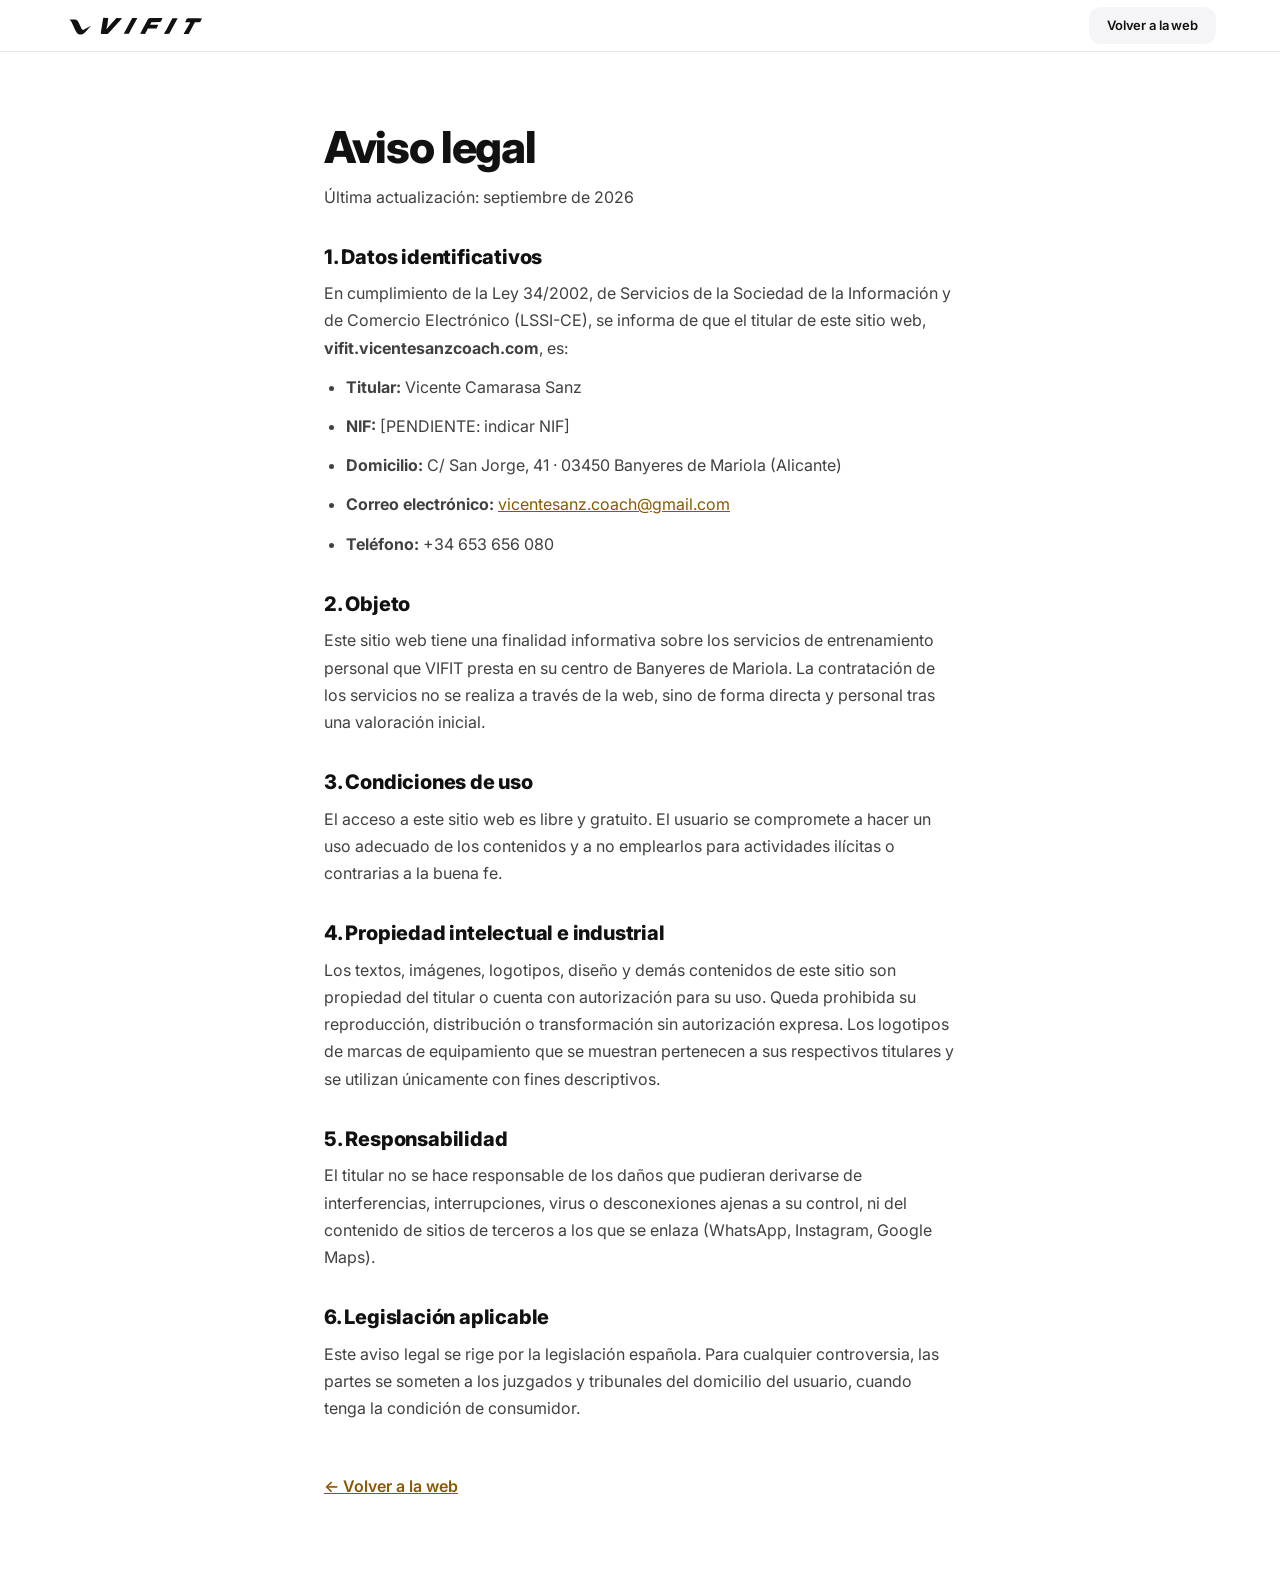
==== aviso-legal.html @ 9dd6a5ac "Auditoría: marca (manual VIFIT: dorado #F4A000, negro #111, Inter + Barlow), frase de impacto, SEO (" ====
<!DOCTYPE html>
<html lang="es">
<head>
  <meta charset="UTF-8">
  <meta name="viewport" content="width=device-width, initial-scale=1.0">
  <link rel="icon" type="image/x-icon" href="/favicon.ico">
  <link rel="icon" type="image/png" sizes="32x32" href="/favicon-32x32.png">
  <link rel="apple-touch-icon" sizes="180x180" href="/apple-touch-icon.png">
  <meta name="theme-color" content="#111111">
  <title>Aviso legal · VIFIT</title>
  <meta name="description" content="Aviso legal de la web de VIFIT, centro de entrenamiento personal en Banyeres de Mariola.">
  <link rel="canonical" href="https://vifit.vicentesanzcoach.com/aviso-legal.html">
  <link rel="preconnect" href="https://fonts.googleapis.com">
  <link rel="preconnect" href="https://fonts.gstatic.com" crossorigin>
  <link href="https://fonts.googleapis.com/css2?family=Inter:wght@400;500;600;700;800&family=Barlow+Condensed:ital,wght@1,800&display=swap" rel="stylesheet">
  <link rel="stylesheet" href="styles.css">
</head>
<body>
  <nav class="nav is-scrolled" id="nav">
    <div class="nav__inner">
      <a href="index.html" class="nav__logo" aria-label="VIFIT — Inicio">
        <img src="img/vifit-rotulo-isotipo-negro.svg" alt="VIFIT" class="nav__logo-img">
      </a>
      <a href="index.html" class="btn btn--secondary nav__cta">Volver a la web</a>
    </div>
  </nav>

  <main class="legal">
    <div class="container container--narrow">
      <h1 class="legal__title">Aviso legal</h1>
      <p class="legal__updated">Última actualización: septiembre de 2026</p>

      <h2>1. Datos identificativos</h2>
      <p>En cumplimiento de la Ley 34/2002, de Servicios de la Sociedad de la Información y de Comercio Electrónico (LSSI-CE), se informa de que el titular de este sitio web, <strong>vifit.vicentesanzcoach.com</strong>, es:</p>
      <ul>
        <li><strong>Titular:</strong> Vicente Camarasa Sanz</li>
        <li><strong>NIF:</strong> [PENDIENTE: indicar NIF]</li>
        <li><strong>Domicilio:</strong> C/ San Jorge, 41 · 03450 Banyeres de Mariola (Alicante)</li>
        <li><strong>Correo electrónico:</strong> <a href="mailto:vicentesanz.coach@gmail.com">vicentesanz.coach@gmail.com</a></li>
        <li><strong>Teléfono:</strong> +34 653 656 080</li>
      </ul>

      <h2>2. Objeto</h2>
      <p>Este sitio web tiene una finalidad informativa sobre los servicios de entrenamiento personal que VIFIT presta en su centro de Banyeres de Mariola. La contratación de los servicios no se realiza a través de la web, sino de forma directa y personal tras una valoración inicial.</p>

      <h2>3. Condiciones de uso</h2>
      <p>El acceso a este sitio web es libre y gratuito. El usuario se compromete a hacer un uso adecuado de los contenidos y a no emplearlos para actividades ilícitas o contrarias a la buena fe.</p>

      <h2>4. Propiedad intelectual e industrial</h2>
      <p>Los textos, imágenes, logotipos, diseño y demás contenidos de este sitio son propiedad del titular o cuenta con autorización para su uso. Queda prohibida su reproducción, distribución o transformación sin autorización expresa. Los logotipos de marcas de equipamiento que se muestran pertenecen a sus respectivos titulares y se utilizan únicamente con fines descriptivos.</p>

      <h2>5. Responsabilidad</h2>
      <p>El titular no se hace responsable de los daños que pudieran derivarse de interferencias, interrupciones, virus o desconexiones ajenas a su control, ni del contenido de sitios de terceros a los que se enlaza (WhatsApp, Instagram, Google Maps).</p>

      <h2>6. Legislación aplicable</h2>
      <p>Este aviso legal se rige por la legislación española. Para cualquier controversia, las partes se someten a los juzgados y tribunales del domicilio del usuario, cuando tenga la condición de consumidor.</p>

      <a href="index.html" class="legal__back">← Volver a la web</a>
    </div>
  </main>

</body>
</html>
---- styles.css ----
/* ═══════════════════════════════════════════════════════════════
   VIFIT — Stylesheet
   Estética Apple minimalista
═══════════════════════════════════════════════════════════════ */

/* ─── Custom Properties ─────────────────────────────────────── */
:root {
  --white:       #ffffff;
  --black:       #111111;
  --gray-light:  #f5f5f7;
  --gray-mid:    #86868b;
  --gray-border: #d2d2d7;
  --night:       #111111;

  /* Dorado corporativo del manual VIFIT (#F4A000) */
  --color-accent-premium:       #F4A000;
  --color-accent-premium-soft:  rgba(244, 160, 0, 0.15);
  --color-accent-premium-light: #FFB733;
  --color-accent-premium-hover: #DB9000;
  /* Dorado oscuro para texto e iconos sobre fondos claros (WCAG AA) */
  --color-accent-premium-dark:  #8a5a00;

  --font-title:   'Inter', -apple-system, BlinkMacSystemFont, sans-serif;
  --font-body:    'Inter', -apple-system, BlinkMacSystemFont, sans-serif;
  --font-display: 'Barlow Condensed', 'Arial Narrow', Impact, sans-serif;

  --nav-h: 52px;
  --section-pad: 100px;
  --radius-btn: 980px;
  --radius-card: 18px;

  --ease: cubic-bezier(0.4, 0, 0.2, 1);
}

/* ─── Reset ──────────────────────────────────────────────────── */
*, *::before, *::after { box-sizing: border-box; margin: 0; padding: 0; }

html {
  scroll-behavior: smooth;
  -webkit-text-size-adjust: 100%;
}

body {
  font-family: var(--font-body);
  font-weight: 400;
  color: var(--black);
  background: var(--white);
  line-height: 1.6;
  overflow-x: hidden;
}

img, svg { display: block; max-width: 100%; }
picture { display: contents; }

a { color: inherit; text-decoration: none; }

ul { list-style: none; }

/* ─── Typography Scale ───────────────────────────────────────── */
h1, h2, h3, h4 {
  font-family: var(--font-title);
  font-weight: 800;
  line-height: 1.08;
  letter-spacing: -0.02em;
  color: var(--black);
}

p {
  font-family: var(--font-body);
  font-weight: 400;
  color: var(--gray-mid);
  line-height: 1.7;
}

/* ─── Layout ─────────────────────────────────────────────────── */
.container {
  max-width: 980px;
  margin: 0 auto;
  padding: 0 24px;
}

.container--narrow {
  max-width: 680px;
}

.section {
  padding: var(--section-pad) 0;
}

/* ─── Eyebrow (pill) ─────────────────────────────────────────── */
.eyebrow {
  display: inline-block;
  background: var(--color-accent-premium-soft);
  color: var(--color-accent-premium-dark);
  font-family: var(--font-body);
  font-weight: 600;
  font-size: 12px;
  letter-spacing: 0.12em;
  text-transform: uppercase;
  padding: 7px 16px;
  border-radius: var(--radius-btn);
  margin-bottom: 24px;
}

.eyebrow--dark {
  background: var(--color-accent-premium-soft);
  color: var(--color-accent-premium-light);
}

/* ─── Section Text ───────────────────────────────────────────── */
.section__title {
  font-size: clamp(32px, 5vw, 52px);
  letter-spacing: -0.03em;
  margin-bottom: 20px;
  color: var(--black);
}

.section__sub {
  font-size: 17px;
  font-weight: 400;
  max-width: 480px;
  color: var(--gray-mid);
  line-height: 1.7;
  margin-bottom: 56px;
}

/* ─── Buttons ────────────────────────────────────────────────── */
.btn {
  display: inline-flex;
  align-items: center;
  justify-content: center;
  gap: 6px;
  border-radius: 12px;
  font-family: var(--font-title);
  font-weight: 600;
  font-size: 15px;
  letter-spacing: -0.01em;
  padding: 13px 24px;
  cursor: pointer;
  border: none;
  transition: background 0.2s var(--ease), color 0.2s var(--ease),
              opacity 0.2s var(--ease), transform 0.15s var(--ease);
  white-space: nowrap;
  text-decoration: none;
}

.btn:active { transform: scale(0.97); }

.btn--primary {
  background: var(--color-accent-premium);
  color: var(--black);
}
.btn--primary:hover { background: var(--color-accent-premium-hover); }

.btn--secondary {
  background: var(--gray-light);
  color: var(--black);
}
.btn--secondary:hover { background: #e8e8ed; }

.btn--dark {
  background: var(--black);
  color: var(--white);
}
.btn--dark:hover { background: #2d2d2f; }

.btn--outline-white {
  background: transparent;
  color: var(--white);
  border: 1.5px solid rgba(255,255,255,0.4);
}
.btn--outline-white:hover { border-color: rgba(255,255,255,0.8); }

/* ─── Reveal Animation ───────────────────────────────────────── */
.reveal {
  opacity: 0;
  transform: translateY(28px);
  transition: opacity 0.7s var(--ease), transform 0.7s var(--ease);
}
.reveal.is-visible {
  opacity: 1;
  transform: translateY(0);
}

/* ════════════════════════════════════════════════════════════════
   NAV
════════════════════════════════════════════════════════════════ */
.nav {
  position: fixed;
  top: 0;
  left: 0;
  right: 0;
  z-index: 1000;
  height: var(--nav-h);
  background: rgba(255, 255, 255, 0.85);
  backdrop-filter: saturate(180%) blur(20px);
  -webkit-backdrop-filter: saturate(180%) blur(20px);
  border-bottom: 1px solid rgba(0, 0, 0, 0.06);
  transition: background 0.3s ease, border-color 0.3s ease;
}

.nav.is-scrolled {
  background: rgba(255, 255, 255, 0.92);
  border-bottom-color: rgba(0, 0, 0, 0.1);
}

.nav__inner {
  max-width: 1200px;
  margin: 0 auto;
  padding: 0 24px;
  height: 100%;
  display: flex;
  align-items: center;
  gap: 40px;
}

.nav__logo {
  display: inline-flex;
  align-items: center;
  gap: 10px;
  flex-shrink: 0;
  color: var(--black);
  text-decoration: none;
}

.nav__logo-img {
  height: 32px;
  width: auto;
  display: block;
  transition: opacity 0.3s ease;
}

.nav__logo:hover .nav__logo-img {
  opacity: 0.8;
}

.nav__menu {
  display: flex;
  align-items: center;
  gap: 32px;
  flex: 1;
  justify-content: center;
}

.nav__link {
  font-family: var(--font-title);
  font-weight: 400;
  font-size: 13px;
  color: var(--black);
  opacity: 0.8;
  transition: opacity 0.2s;
}
.nav__link:hover { opacity: 1; }

.nav__cta {
  margin-left: auto;
  flex-shrink: 0;
  font-size: 13px;
  padding: 8px 18px;
}

.nav__burger {
  display: none;
  flex-direction: column;
  gap: 5px;
  background: none;
  border: none;
  cursor: pointer;
  padding: 4px;
  margin-left: auto;
}
.nav__burger span {
  display: block;
  width: 22px;
  height: 1.5px;
  background: var(--black);
  transition: transform 0.3s var(--ease), opacity 0.3s;
}
.nav__burger.is-open span:nth-child(1) { transform: translateY(6.5px) rotate(45deg); }
.nav__burger.is-open span:nth-child(2) { opacity: 0; }
.nav__burger.is-open span:nth-child(3) { transform: translateY(-6.5px) rotate(-45deg); }

/* ════════════════════════════════════════════════════════════════
   HERO
════════════════════════════════════════════════════════════════ */
.hero {
  background: var(--white);
  padding: 100px 24px 40px;
  display: flex;
  align-items: center;
  justify-content: center;
}

.hero__container {
  max-width: 1280px;
  width: 100%;
  margin: 0 auto;
}

.hero__title {
  font-family: var(--font-display);
  font-weight: 800;
  font-style: italic;
  text-transform: uppercase;
  font-size: clamp(44px, 8vw, 96px);
  letter-spacing: 0.01em;
  line-height: 0.95;
  text-align: center;
  color: var(--black);
  margin: 0 0 20px;
}

.hero__subtitle {
  font-family: var(--font-body);
  font-weight: 500;
  font-size: clamp(15px, 1.8vw, 18px);
  color: var(--gray-mid);
  text-align: center;
  margin: 0 0 40px;
}

.hero__title-line {
  display: block;
}
.hero__title-line--1 { color: var(--black); }
.hero__title-line--2 { color: var(--color-accent-premium); margin-top: 0.25em; }

.hero__card {
  position: relative;
  border-radius: 32px;
  overflow: hidden;
  background:
    linear-gradient(rgba(0, 0, 0, 0.12), rgba(0, 0, 0, 0.08)),
    url('img/portada.jpg') center 22% / cover no-repeat;
  background-image:
    linear-gradient(rgba(0, 0, 0, 0.12), rgba(0, 0, 0, 0.08)),
    image-set(url('img/portada-1280.webp') type('image/webp'), url('img/portada.jpg') type('image/jpeg'));
  background-position: center 22%;
  background-size: cover;
  background-repeat: no-repeat;
  min-height: 480px;
  box-shadow: 0 20px 60px rgba(0, 0, 0, 0.15);
}

/* CTA + estado de plazas bajo la fachada */
.hero__status {
  display: flex;
  flex-direction: column;
  align-items: center;
  gap: 14px;
  margin: 32px 0 0;
}

.hero__cta { font-size: 17px; padding: 15px 34px; }

.hero__note {
  display: inline-flex;
  align-items: center;
  gap: 8px;
  font-family: var(--font-body);
  font-weight: 500;
  font-size: 13px;
  letter-spacing: 0.04em;
  text-transform: uppercase;
  color: var(--gray-mid);
  margin: 0;
}
.hero__note--closed { color: #b91c1c; }
.hero__note--closed .status-dot { background: #dc2626; box-shadow: none; animation: none; }

/* Entrance — fade-up */
.hero__title-line--1,
.hero__title-line--2,
.hero__card {
  opacity: 0;
  transform: translateY(20px);
  animation: heroFadeUp 0.8s cubic-bezier(0.4, 0, 0.2, 1) forwards;
}
.hero__title-line--1 { animation-delay: 0.1s; }
.hero__title-line--2 { animation-delay: 0.3s; }
.hero__card         { animation-delay: 0.5s; }

@keyframes heroFadeUp {
  to { opacity: 1; transform: translateY(0); }
}

@media (prefers-reduced-motion: reduce) {
  .hero__title-line--1,
  .hero__title-line--2,
  .hero__card {
    animation: none;
    opacity: 1;
    transform: none;
  }
}

/* ─── Punto de estado (plazas) ────────────────────────────── */
.status-dot {
  width: 8px;
  height: 8px;
  border-radius: 50%;
  background: var(--color-accent-premium);
  box-shadow: 0 0 0 0 rgba(244, 160, 0, 0.6);
  animation: pulse-gold 2s infinite;
}

@keyframes pulse-gold {
  0%   { box-shadow: 0 0 0 0 rgba(244, 160, 0, 0.6); }
  70%  { box-shadow: 0 0 0 8px rgba(244, 160, 0, 0); }
  100% { box-shadow: 0 0 0 0 rgba(244, 160, 0, 0); }
}

@media (prefers-reduced-motion: reduce) {
  .status-dot { animation: none; }
}

/* ════════════════════════════════════════════════════════════════
   MÉTODO VIFIT
════════════════════════════════════════════════════════════════ */
.metodo {
  background: var(--white);
  padding: 120px 0;
}

.metodo .eyebrow {
  display: block;
  width: fit-content;
  margin-left: auto;
  margin-right: auto;
}

.metodo__title {
  font-family: var(--font-title);
  font-weight: 800;
  font-size: clamp(36px, 6vw, 64px);
  letter-spacing: -0.03em;
  line-height: 1.05;
  text-align: center;
  max-width: 900px;
  margin: 0 auto 28px;
}
.metodo__title-line1 { display: block; color: var(--black); }
.metodo__title-line2 { display: block; color: var(--color-accent-premium); margin-top: 0.5em; }
.metodo__title-line1.reveal { transition-delay: 0s; }
.metodo__title-line2.reveal { transition-delay: 0.4s; }

.metodo__lead {
  font-family: var(--font-title);
  font-weight: 700;
  font-size: clamp(17px, 2vw, 19px);
  line-height: 1.5;
  letter-spacing: -0.01em;
  color: var(--black);
  max-width: 720px;
  margin: 0 auto;
  text-align: center;
}

.metodo__lead-sub {
  font-family: var(--font-body);
  font-weight: 400;
  font-size: clamp(15px, 1.8vw, 17px);
  line-height: 1.7;
  color: var(--gray-mid);
  max-width: 720px;
  margin: 16px auto 0;
  text-align: center;
}

.metodo__separator {
  max-width: 980px;
  margin: 96px auto 0;
}

.metodo__divider {
  display: block;
  width: 100%;
  height: 0.5px;
  background: rgba(0, 0, 0, 0.1);
}

.metodo__pillars-heading {
  margin: 64px auto 0;
  max-width: 700px;
  text-align: center;
}

.metodo__pillars-title {
  font-family: var(--font-title);
  font-weight: 700;
  font-size: clamp(28px, 4.5vw, 44px);
  letter-spacing: -0.025em;
  line-height: 1.15;
  color: var(--black);
  margin: 0;
}

.metodo__pillars-sub {
  font-family: var(--font-body);
  font-weight: 400;
  font-size: clamp(16px, 2vw, 19px);
  line-height: 1.5;
  color: var(--gray-mid);
  max-width: 600px;
  margin: 12px auto 0;
}

.metodo__separator + .metodo__pillars { margin-top: 64px; }

.metodo__pillars {
  list-style: none;
  padding: 0;
  margin: 80px 0 0;
}

.metodo__pillar {
  display: grid;
  grid-template-columns: 15fr 22fr 40fr 28fr;
  column-gap: 32px;
  padding: 24px 32px;
  border-left: 3px solid transparent;
  border-radius: 0 16px 16px 0;
  cursor: pointer;
  align-items: start;
  transition:
    opacity 0.7s cubic-bezier(0.4, 0, 0.2, 1) calc(var(--i, 0) * 0.08s),
    transform 0.7s cubic-bezier(0.4, 0, 0.2, 1) calc(var(--i, 0) * 0.08s),
    background-color 0.4s cubic-bezier(0.4, 0, 0.2, 1),
    border-left-color 0.4s cubic-bezier(0.4, 0, 0.2, 1);
}
.metodo__pillar:nth-child(1) { --i: 0; }
.metodo__pillar:nth-child(2) { --i: 1; }
.metodo__pillar:nth-child(3) { --i: 2; }
.metodo__pillar:nth-child(4) { --i: 3; }
.metodo__pillar:nth-child(5) { --i: 4; }
.metodo__pillar:not(:last-child) {
  border-bottom: 0.5px solid rgba(0, 0, 0, 0.08);
}

.metodo__pillar-num {
  display: block;
  font-family: var(--font-title);
  font-weight: 800;
  font-size: clamp(48px, 6vw, 96px);
  letter-spacing: -0.04em;
  line-height: 1;
  color: #d2d2d7;
  text-align: left;
  transition:
    color 0.4s cubic-bezier(0.4, 0, 0.2, 1),
    transform 0.4s cubic-bezier(0.4, 0, 0.2, 1);
  transform-origin: left center;
}

.metodo__pillar-head {
  display: flex;
  flex-direction: column;
  gap: 14px;
}

.metodo__pillar-icon {
  display: inline-flex;
  width: 24px;
  height: 24px;
  color: var(--black);
}
.metodo__pillar-icon svg { width: 100%; height: 100%; }

.metodo__pillar-name {
  font-family: var(--font-title);
  font-weight: 800;
  font-size: clamp(24px, 3vw, 32px);
  letter-spacing: -0.02em;
  line-height: 1.2;
  color: var(--black);
  margin: 0;
  transition:
    color 0.4s cubic-bezier(0.4, 0, 0.2, 1),
    transform 0.4s cubic-bezier(0.4, 0, 0.2, 1);
}

.metodo__pillar-body {
  font-family: var(--font-body);
  font-weight: 400;
  font-size: 17px;
  line-height: 1.6;
  color: rgba(29, 29, 31, 0.78);
  transition: color 0.4s cubic-bezier(0.4, 0, 0.2, 1);
}
.metodo__pillar-body p { margin: 0 0 14px; color: inherit; }
.metodo__pillar-body p:last-child { margin-bottom: 0; }
.metodo__pillar-body strong {
  font-family: var(--font-title);
  font-weight: 700;
}

.metodo__bullets {
  list-style: none;
  padding: 0;
  margin: 14px 0;
}
.metodo__bullets li {
  position: relative;
  padding-left: 18px;
  margin-bottom: 10px;
  color: inherit;
  line-height: 1.6;
}
.metodo__bullets li:last-child { margin-bottom: 0; }
.metodo__bullets li::before {
  content: '';
  position: absolute;
  left: 0;
  top: 12px;
  width: 8px;
  height: 1.5px;
  background: currentColor;
  border-radius: 1px;
}

.metodo__pillar-media {
  border-radius: 16px;
  overflow: hidden;
  height: 280px;
  position: relative;
}
.metodo__pillar-media img {
  width: 100%;
  height: 100%;
  object-fit: cover;
  display: block;
  transition: transform 0.6s cubic-bezier(0.4, 0, 0.2, 1);
}

@media (hover: hover) {
  .metodo__pillar:hover {
    background-color: #fafafa;
    border-left-color: var(--color-accent-premium);
  }
  .metodo__pillar:hover .metodo__pillar-num {
    color: var(--color-accent-premium);
    transform: scale(1.08);
  }
  .metodo__pillar:hover .metodo__pillar-name {
    transform: translateX(8px);
    color: var(--color-accent-premium);
  }
  .metodo__pillar:hover .metodo__pillar-body {
    color: var(--black);
  }
  .metodo__pillar:hover .metodo__pillar-media img {
    transform: scale(1.05);
  }
}

.metodo__pillar-media--placeholder {
  background: var(--black);
  display: flex;
  align-items: center;
  justify-content: center;
}

.metodo__placeholder-watermark {
  position: absolute;
  top: 50%;
  left: 50%;
  transform: translate(-50%, -50%);
  font-family: 'Arial Black', Arial, sans-serif;
  font-weight: 900;
  font-style: italic;
  font-size: clamp(70px, 9vw, 130px);
  letter-spacing: -0.02em;
  color: rgba(255, 255, 255, 0.05);
  line-height: 1;
  white-space: nowrap;
  pointer-events: none;
  user-select: none;
}

.metodo__placeholder-text {
  position: relative;
  font-family: var(--font-body);
  font-weight: 400;
  font-size: 13px;
  letter-spacing: 0.1em;
  text-transform: uppercase;
  color: rgba(255, 255, 255, 0.4);
}

/* ════════════════════════════════════════════════════════════════
   PARA QUIÉN
════════════════════════════════════════════════════════════════ */
.pq__grid {
  display: grid;
  grid-template-columns: repeat(3, 1fr);
  gap: 16px;
}

.pq__card {
  background: var(--gray-light);
  border-radius: var(--radius-card);
  padding: 40px 28px;
  transition-delay: calc(var(--i, 0) * 0.1s);
}
.pq__card:nth-child(1) { --i: 0; }
.pq__card:nth-child(2) { --i: 1; }
.pq__card:nth-child(3) { --i: 2; }
.pq__card:nth-child(4) { --i: 3; }

.pq__icon {
  width: 56px;
  height: 56px;
  border-radius: 50%;
  background: var(--color-accent-premium-soft);
  color: var(--color-accent-premium-dark);
  display: flex;
  align-items: center;
  justify-content: center;
  margin-bottom: 24px;
}
.pq__icon svg { width: 26px; height: 26px; }

.pq__title {
  font-size: 19px;
  font-weight: 700;
  margin-bottom: 12px;
  color: var(--black);
}

.pq__text {
  font-size: 14px;
  font-weight: 400;
  line-height: 1.65;
  color: var(--gray-mid);
}

/* ════════════════════════════════════════════════════════════════
   STATS
════════════════════════════════════════════════════════════════ */
.stats {
  background: var(--night);
  padding: 72px 0;
}

.stats .eyebrow {
  display: block;
  width: fit-content;
  margin-left: auto;
  margin-right: auto;
}

.stats__title {
  font-size: clamp(26px, 3.6vw, 38px);
  letter-spacing: -0.03em;
  color: var(--white);
  text-align: center;
  margin-bottom: 40px;
}

.stats__grid {
  display: grid;
  grid-template-columns: repeat(4, 1fr);
  gap: 1px;
  background: rgba(255,255,255,0.06);
  border-radius: var(--radius-card);
  overflow: hidden;
}

.stats__note {
  font-family: var(--font-body);
  font-weight: 400;
  font-size: 14px;
  color: rgba(255,255,255,0.4);
  text-align: center;
  margin-top: 32px;
}

.stats__item {
  background: var(--night);
  padding: 48px 24px;
  display: flex;
  flex-direction: column;
  align-items: center;
  text-align: center;
  transition-delay: calc(var(--i, 0) * 0.12s);
}
.stats__item:nth-child(1) { --i: 0; }
.stats__item:nth-child(2) { --i: 1; }
.stats__item:nth-child(3) { --i: 2; }
.stats__item:nth-child(4) { --i: 3; }

.stats__num {
  font-family: var(--font-title);
  font-weight: 800;
  font-size: clamp(36px, 5vw, 52px);
  letter-spacing: -0.03em;
  color: var(--white);
  line-height: 1;
  margin-bottom: 12px;
}

.stats__label {
  font-family: var(--font-body);
  font-weight: 400;
  font-size: 13px;
  line-height: 1.55;
  color: rgba(255,255,255,0.45);
  text-align: center;
}

/* Subtítulo que separa la trayectoria del grid de stats */
.stats__subheading {
  text-align: center;
  margin-top: 56px;
  padding-top: 40px;
  border-top: 0.5px solid rgba(255,255,255,0.1);
}

.stats__subheading-label {
  display: block;
  font-family: var(--font-body);
  font-weight: 600;
  font-size: 11px;
  letter-spacing: 0.14em;
  text-transform: uppercase;
  color: var(--color-accent-premium-light);
  margin-bottom: 10px;
}

.stats__subtitle {
  font-family: var(--font-title);
  font-weight: 700;
  font-size: clamp(20px, 2.6vw, 26px);
  letter-spacing: -0.02em;
  line-height: 1.2;
  color: var(--white);
  margin: 0;
}

/* Tarjeta destacada bajo el subtítulo: experiencia, personas y permanencia */
.stats__highlight {
  display: grid;
  grid-template-columns: repeat(3, 1fr);
  gap: 24px;
  margin-top: 24px;
  padding: 40px 32px;
  background: rgba(255,255,255,0.04);
  border: 0.5px solid rgba(255,255,255,0.1);
  border-radius: var(--radius-card);
}

.stats__hl-item {
  display: flex;
  flex-direction: column;
  align-items: center;
  text-align: center;
}

.stats__hl-num {
  font-family: var(--font-title);
  font-weight: 800;
  font-size: clamp(32px, 4vw, 44px);
  letter-spacing: -0.03em;
  line-height: 1;
  color: var(--color-accent-premium);
  margin-bottom: 10px;
}

.stats__hl-label {
  font-family: var(--font-body);
  font-weight: 400;
  font-size: 13px;
  line-height: 1.55;
  color: rgba(255,255,255,0.6);
}

/* Stat sin cifra: texto potente en 2 líneas (con ∞ arriba para alinear con el resto) */
.stats__label--strong {
  font-family: var(--font-title);
  font-weight: 600;
  font-size: 13px;
  letter-spacing: 0.08em;
  text-transform: uppercase;
  line-height: 1.5;
  color: rgba(255,255,255,0.85);
}

/* ════════════════════════════════════════════════════════════════
   BLOQUE FUSIONADO EN MÉTODO ("No es un gimnasio. Es tu equipo.")
════════════════════════════════════════════════════════════════ */
.metodo__closing {
  margin-top: 96px;
  padding-top: 80px;
  border-top: 0.5px solid rgba(0, 0, 0, 0.08);
}

.metodo__closing-title {
  font-family: var(--font-title);
  font-weight: 800;
  font-size: clamp(32px, 5vw, 56px);
  letter-spacing: -0.025em;
  line-height: 1.1;
  color: var(--black);
  text-align: center;
  margin: 0 auto 56px;
  max-width: 760px;
}

.metodo__closing .check__list {
  display: grid;
  grid-template-columns: repeat(2, 1fr);
  column-gap: 48px;
  row-gap: 32px;
}

.check__list {
  display: flex;
  flex-direction: column;
  gap: 28px;
}

.check__item {
  display: flex;
  gap: 16px;
  align-items: flex-start;
}

.check__icon {
  flex-shrink: 0;
  width: 20px;
  height: 20px;
  margin-top: 2px;
}
.check__icon svg { width: 100%; height: 100%; }

.check__item strong {
  display: block;
  font-family: var(--font-title);
  font-weight: 600;
  font-size: 16px;
  color: var(--black);
  margin-bottom: 5px;
}

.check__item p {
  font-size: 14px;
  font-weight: 400;
  line-height: 1.6;
  color: var(--gray-mid);
  margin: 0;
}

/* ════════════════════════════════════════════════════════════════
   FRASE DE IMPACTO
════════════════════════════════════════════════════════════════ */
.statement {
  background: var(--black);
  padding: 96px 0;
  text-align: center;
}

.statement__text {
  font-family: var(--font-display);
  font-weight: 800;
  font-style: italic;
  text-transform: uppercase;
  font-size: clamp(34px, 6.5vw, 76px);
  line-height: 1;
  letter-spacing: 0.01em;
  color: var(--white);
  max-width: 1000px;
  margin: 0 auto;
}
.statement__accent { color: var(--color-accent-premium); }

/* ════════════════════════════════════════════════════════════════
   INSTALACIONES
════════════════════════════════════════════════════════════════ */
.instalaciones {
  padding: 140px 0;
  background: var(--white);
}

.instalaciones .eyebrow {
  display: block;
  width: fit-content;
  margin-left: auto;
  margin-right: auto;
}

.instalaciones .section__title {
  text-align: center;
  margin-bottom: 28px;
}

.instalaciones__intro {
  font-family: var(--font-body);
  font-weight: 400;
  font-size: 17px;
  line-height: 1.7;
  color: var(--gray-mid);
  max-width: 720px;
  margin: 0 auto 64px;
  text-align: center;
}

.brand-bar {
  background: transparent;
  margin: 56px auto 64px;
  max-width: 1100px;
  text-align: center;
}

.brand-bar__label {
  font-family: var(--font-body);
  font-weight: 500;
  font-size: 12px;
  letter-spacing: 0.18em;
  text-transform: uppercase;
  color: var(--gray-mid);
  margin: 0 0 28px;
}

.brand-bar__logos {
  display: flex;
  align-items: center;
  justify-content: space-around;
  gap: clamp(24px, 4vw, 64px);
  flex-wrap: nowrap;
}

.brand-bar__logo {
  height: 44px;
  width: auto;
  max-width: 160px;
  object-fit: contain;
  transition: transform 0.4s cubic-bezier(0.4, 0, 0.2, 1);
}

.brand-bar__logo[alt*="Rogue"]   { height: 36px; max-width: 140px; }
.brand-bar__logo[alt*="Maniak"]  { height: 50px; }
.brand-bar__logo[alt*="Etenon"]  { height: 58px; }
.brand-bar__logo[alt*="GymLeco"] { height: 54px; }

@media (hover: hover) {
  .brand-bar__logo:hover { transform: scale(1.05); }
}

.instalaciones__features {
  display: grid;
  grid-template-columns: repeat(3, 1fr);
  gap: 16px;
  margin-bottom: 96px;
}

.instalaciones__card {
  background: var(--gray-light);
  border-radius: 20px;
  padding: 32px;
  transition-delay: calc(var(--i, 0) * 0.1s);
}
.instalaciones__card:nth-child(1) { --i: 0; }
.instalaciones__card:nth-child(2) { --i: 1; }
.instalaciones__card:nth-child(3) { --i: 2; }

.instalaciones__icon {
  width: 56px;
  height: 56px;
  border-radius: 50%;
  background: var(--color-accent-premium-soft);
  color: var(--color-accent-premium-dark);
  display: flex;
  align-items: center;
  justify-content: center;
  margin-bottom: 22px;
}
.instalaciones__icon svg { width: 26px; height: 26px; }

.instalaciones__title {
  font-family: var(--font-title);
  font-size: 19px;
  font-weight: 700;
  margin-bottom: 12px;
  color: var(--black);
}

.instalaciones__text {
  font-size: 14px;
  font-weight: 400;
  line-height: 1.65;
  color: var(--gray-mid);
}

.instalaciones__gallery-heading {
  font-family: var(--font-title);
  font-weight: 600;
  font-size: clamp(20px, 2.5vw, 26px);
  letter-spacing: -0.015em;
  color: var(--black);
  text-align: center;
  margin: 0 0 32px;
}

.espacio__grid {
  display: grid;
  grid-template-columns: 1fr 2fr 1fr;
  gap: 16px;
}

.espacio__item {
  margin: 0;
  border-radius: 20px;
  overflow: hidden;
  transition: transform 0.35s var(--ease);
}
.espacio__item:hover { transform: scale(1.02); }

.espacio__item--sq   { aspect-ratio: 1 / 1; }
.espacio__item--wide { aspect-ratio: 2 / 1; }

.espacio__img {
  display: block;
  width: 100%;
  height: 100%;
  object-fit: cover;
  object-position: center;
  cursor: pointer;
}

.instalaciones__closing {
  max-width: 720px;
  margin: 96px auto 0;
  text-align: center;
}

.instalaciones__closing-lead {
  font-family: var(--font-title);
  font-weight: 700;
  font-size: clamp(24px, 3.5vw, 36px);
  letter-spacing: -0.02em;
  line-height: 1.3;
  color: var(--black);
  margin: 0 0 20px;
}

.instalaciones__closing-sub {
  font-family: var(--font-body);
  font-weight: 400;
  font-size: 16px;
  line-height: 1.7;
  color: var(--gray-mid);
  margin: 0;
}

/* ════════════════════════════════════════════════════════════════
   FILOSOFÍA
════════════════════════════════════════════════════════════════ */
.filosofia {
  background: var(--white);
  padding: 140px 0;
  text-align: center;
}

.filosofia__inner {
  max-width: 760px;
  margin: 0 auto;
}

.filosofia .eyebrow {
  margin-bottom: 32px;
}

.filosofia__lead {
  font-family: var(--font-title);
  font-weight: 700;
  font-size: clamp(28px, 4.5vw, 44px);
  letter-spacing: -0.02em;
  line-height: 1.25;
  color: var(--black);
  margin: 0;
}

.filosofia__divider {
  display: block;
  width: 60px;
  height: 0.5px;
  background: rgba(0, 0, 0, 0.12);
  margin: 36px auto;
}

.filosofia__sub {
  font-family: var(--font-title);
  font-weight: 600;
  font-size: clamp(20px, 3.5vw, 32px);
  letter-spacing: -0.015em;
  line-height: 1.35;
  color: rgba(29, 29, 31, 0.85);
  margin: 0 0 32px;
}

.filosofia-firma {
  display: flex;
  align-items: center;
  justify-content: center;
  gap: 20px;
  margin: 48px auto 0;
  max-width: 480px;
}

.filosofia-firma__line {
  flex: 1;
  height: 0.5px;
  background: rgba(0, 0, 0, 0.2);
  max-width: 80px;
}

.filosofia-firma__text {
  font-family: var(--font-body);
  font-weight: 400;
  font-size: 14px;
  color: var(--gray-mid);
  letter-spacing: 0.05em;
  white-space: nowrap;
}

/* Staggered reveal */
.filosofia .eyebrow.reveal  { transition-delay: 0s; }
.filosofia__lead.reveal     { transition-delay: 0.1s; }
.filosofia__sub.reveal      { transition-delay: 0.25s; }
.filosofia-firma.reveal     { transition-delay: 0.4s; }

/* ════════════════════════════════════════════════════════════════
   SOBRE VICENTE
════════════════════════════════════════════════════════════════ */
.vicente {
  background: var(--gray-light);
  padding-top: calc(var(--section-pad) + 24px);
}

.vicente__title {
  font-size: clamp(26px, 4vw, 42px);
}

.vicente__split {
  display: grid;
  grid-template-columns: 1fr 1fr;
  gap: 80px;
  align-items: center;
}

.vicente__content { transition-delay: 0s; }
.vicente__visual   { transition-delay: 0.12s; }

.vicente__bio {
  font-size: 16px;
  font-weight: 400;
  line-height: 1.75;
  color: rgba(29, 29, 31, 0.75);
  margin-bottom: 20px;
}

.vicente__bio:last-of-type { margin-bottom: 36px; }

.vicente__creds {
  display: flex;
  flex-direction: column;
  gap: 16px;
  margin-bottom: 32px;
  padding: 24px;
  background: var(--white);
  border-radius: 12px;
}

.vicente__cred {
  display: flex;
  flex-direction: column;
  gap: 3px;
}

.vicente__cred strong {
  font-family: var(--font-title);
  font-weight: 600;
  font-size: 14px;
  color: var(--black);
}

.vicente__cred span {
  font-family: var(--font-body);
  font-weight: 400;
  font-size: 13px;
  color: var(--gray-mid);
}

.vicente__social-link {
  display: inline-flex;
  align-items: center;
  gap: 8px;
  font-family: var(--font-title);
  font-weight: 500;
  font-size: 14px;
  color: var(--color-accent-premium-dark);
  transition: opacity 0.2s;
}
.vicente__social-link:hover { opacity: 0.75; }
.vicente__social-link svg {
  width: 18px;
  height: 18px;
}

.vicente__img {
  display: block;
  width: 100%;
  aspect-ratio: 3 / 4;
  object-fit: cover;
  object-position: center;
  border-radius: 20px;
}

/* ════════════════════════════════════════════════════════════════
   FAQ
════════════════════════════════════════════════════════════════ */
.faq .section__title { margin-bottom: 56px; }

.faq__list {
  border-top: 1px solid var(--gray-border);
}

.faq__item {
  border-bottom: 1px solid var(--gray-border);
}

.faq__q {
  width: 100%;
  display: flex;
  align-items: center;
  justify-content: space-between;
  gap: 24px;
  padding: 22px 0;
  background: none;
  border: none;
  cursor: pointer;
  text-align: left;
  font-family: var(--font-title);
  font-weight: 600;
  font-size: 16px;
  color: var(--black);
  transition: color 0.2s var(--ease);
}
.faq__q[aria-expanded="true"] { color: var(--color-accent-premium-dark); }

.faq__icon {
  flex-shrink: 0;
  width: 22px;
  height: 22px;
  border-radius: 50%;
  border: 1.5px solid var(--gray-border);
  display: flex;
  align-items: center;
  justify-content: center;
  position: relative;
  transition: border-color 0.2s, background 0.2s;
}
.faq__icon::before,
.faq__icon::after {
  content: '';
  position: absolute;
  background: var(--gray-mid);
  border-radius: 2px;
  transition: transform 0.3s var(--ease), background 0.2s;
}
.faq__icon::before { width: 10px; height: 1.5px; }
.faq__icon::after  { width: 1.5px; height: 10px; }

.faq__q[aria-expanded="true"] .faq__icon {
  border-color: var(--color-accent-premium);
  background: var(--color-accent-premium);
}
.faq__q[aria-expanded="true"] .faq__icon::before,
.faq__q[aria-expanded="true"] .faq__icon::after { background: var(--black); }
.faq__q[aria-expanded="true"] .faq__icon::after { transform: rotate(90deg); }

.faq__a {
  overflow: hidden;
  max-height: 0;
  transition: max-height 0.4s var(--ease);
}

.faq__a p {
  padding-bottom: 22px;
  font-size: 15px;
  font-weight: 400;
  line-height: 1.7;
  color: var(--gray-mid);
  max-width: 560px;
}

/* ════════════════════════════════════════════════════════════════
   CONTACTO
════════════════════════════════════════════════════════════════ */
.contacto {
  background: var(--white);
  padding: 120px 0;
}

.contacto .eyebrow {
  display: block;
  width: fit-content;
  margin-left: auto;
  margin-right: auto;
}

.contacto__title {
  font-family: var(--font-title);
  font-weight: 800;
  font-size: clamp(36px, 6vw, 64px);
  letter-spacing: -0.03em;
  line-height: 1.05;
  color: var(--black);
  text-align: center;
  margin: 0 auto 24px;
  max-width: 800px;
}

.contacto__sub {
  font-family: var(--font-body);
  font-weight: 400;
  font-size: clamp(16px, 2vw, 18px);
  line-height: 1.6;
  color: var(--gray-mid);
  max-width: 720px;
  margin: 0 auto 48px;
  text-align: center;
}

.contacto-aviso {
  display: flex;
  align-items: flex-start;
  gap: 16px;
  background: rgba(220, 38, 38, 0.06);
  border: 1px solid rgba(220, 38, 38, 0.2);
  border-left: 4px solid #dc2626;
  border-radius: 16px;
  padding: 20px 24px;
  max-width: 720px;
  margin: 0 auto;
}

.contacto-aviso__icon {
  flex-shrink: 0;
  width: 24px;
  height: 24px;
  color: #dc2626;
}

.contacto-aviso__text {
  font-family: var(--font-body);
  font-weight: 500;
  font-size: 15px;
  line-height: 1.5;
  color: var(--black);
  margin: 0;
}

.contacto-aviso__text strong {
  color: #dc2626;
  font-weight: 700;
}

.contacto__grid {
  display: grid;
  grid-template-columns: repeat(3, 1fr);
  gap: 16px;
  margin: 56px auto 0;
  max-width: 1100px;
}

.contacto__card {
  display: flex;
  flex-direction: column;
  gap: 6px;
  background: var(--white);
  border: 0.5px solid rgba(0, 0, 0, 0.08);
  border-radius: 20px;
  padding: 32px;
  text-decoration: none;
  color: var(--black);
  box-shadow: 0 1px 2px rgba(0, 0, 0, 0.02),
              0 6px 18px rgba(0, 0, 0, 0.04);
  transition: transform 0.3s ease, box-shadow 0.3s ease;
  transition-delay: calc(var(--i, 0) * 0.1s);
}
.contacto__card:nth-child(1) { --i: 0; }
.contacto__card:nth-child(2) { --i: 1; }
.contacto__card:nth-child(3) { --i: 2; }

a.contacto__card:hover {
  transform: scale(1.02);
  box-shadow: 0 4px 8px rgba(0, 0, 0, 0.03),
              0 12px 28px rgba(0, 0, 0, 0.06);
}

.contacto__card-icon {
  display: inline-flex;
  width: 48px;
  height: 48px;
  border-radius: 50%;
  background: var(--color-accent-premium-soft);
  color: var(--color-accent-premium-dark);
  align-items: center;
  justify-content: center;
  margin-bottom: 16px;
}
.contacto__card-icon svg { width: 22px; height: 22px; }

.contacto__card-label {
  font-family: var(--font-body);
  font-weight: 600;
  font-size: 11px;
  letter-spacing: 0.12em;
  text-transform: uppercase;
  color: var(--color-accent-premium-dark);
}

.contacto__card-value {
  font-family: var(--font-title);
  font-weight: 700;
  font-size: 17px;
  letter-spacing: -0.01em;
  color: var(--black);
  word-break: break-word;
}

.contacto__card-value--email {
  font-size: 15px;
  letter-spacing: -0.01em;
  overflow-wrap: anywhere;
}

.contacto__card-extra {
  font-family: var(--font-body);
  font-weight: 400;
  font-size: 14px;
  color: var(--gray-mid);
  margin-top: 2px;
}

.contacto__map {
  position: relative;
  margin: 48px auto 0;
  max-width: 1100px;
  border-radius: 20px;
  overflow: hidden;
  box-shadow: 0 4px 18px rgba(0, 0, 0, 0.06);
}
.contacto__map-img {
  display: block;
  width: 100%;
  height: 400px;
  object-fit: cover;
  transition: opacity 0.2s;
}
.contacto__map a:hover .contacto__map-img { opacity: 0.92; }
.contacto__map-credit {
  position: absolute;
  right: 10px;
  bottom: 6px;
  margin: 0;
  font-size: 10px;
  color: rgba(17,17,17,0.6);
  background: rgba(255,255,255,0.7);
  padding: 2px 6px;
  border-radius: 4px;
}
.contacto__map-credit a { color: inherit; text-decoration: underline; }

.contacto__map-link {
  text-align: center;
  margin: 16px 0 0;
}
.contacto__map-link a {
  font-family: var(--font-title);
  font-weight: 500;
  font-size: 14px;
  color: var(--color-accent-premium-dark);
  transition: opacity 0.2s;
}
.contacto__map-link a:hover { opacity: 0.75; }

/* ════════════════════════════════════════════════════════════════
   CTA FINAL
════════════════════════════════════════════════════════════════ */
.cta-final {
  position: relative;
  background: var(--black);
  padding: var(--section-pad) 0;
  text-align: center;
  overflow: hidden;
}

.cta-final__watermark {
  position: absolute;
  top: 50%;
  left: 50%;
  transform: translate(-50%, -50%);
  font-family: Arial Black, Arial, sans-serif;
  font-weight: 900;
  font-style: italic;
  font-size: clamp(180px, 32vw, 420px);
  letter-spacing: -0.04em;
  color: rgba(255,255,255,0.03);
  line-height: 1;
  white-space: nowrap;
  user-select: none;
  pointer-events: none;
  z-index: 0;
}

.cta-final .container { position: relative; z-index: 1; }

.cta-final__title {
  font-size: clamp(36px, 6vw, 68px);
  letter-spacing: -0.03em;
  color: var(--white);
  margin-bottom: 20px;
}

.cta-final__sub {
  font-size: 17px;
  font-weight: 400;
  color: rgba(255,255,255,0.5);
  margin-bottom: 44px;
  max-width: 420px;
  margin-left: auto;
  margin-right: auto;
}

.cta-final__actions {
  display: flex;
  gap: 12px;
  justify-content: center;
  flex-wrap: wrap;
}

.cta-final__actions .btn {
  padding-left: 36px;
  padding-right: 36px;
}

/* ════════════════════════════════════════════════════════════════
   FOOTER
════════════════════════════════════════════════════════════════ */
.footer {
  background: #111111;
  padding: 64px 0 32px;
}

.footer__grid {
  display: grid;
  grid-template-columns: 2fr 1fr 1fr;
  gap: 48px;
  margin-bottom: 48px;
}

.footer__logo {
  display: inline-flex;
  align-items: center;
  gap: 10px;
  margin-bottom: 16px;
  text-decoration: none;
}

/* Footer oscuro (#111111): el logo negro se invierte a blanco */
.footer__logo-img {
  height: 40px;
  width: auto;
  display: block;
  margin-bottom: 16px;
  filter: brightness(0) invert(1);
  opacity: 0.85;
}

.footer__tagline {
  font-size: 13px;
  font-weight: 400;
  color: rgba(255,255,255,0.35);
  line-height: 1.7;
}

.footer__heading {
  font-family: var(--font-title);
  font-weight: 600;
  font-size: 12px;
  letter-spacing: 0.06em;
  text-transform: uppercase;
  color: rgba(255,255,255,0.4);
  margin-bottom: 16px;
}

.footer__links {
  display: flex;
  flex-direction: column;
  gap: 10px;
}

.footer__links a,
.footer__links span {
  font-size: 13px;
  font-weight: 400;
  color: rgba(255,255,255,0.5);
  transition: color 0.2s;
}
.footer__links a:hover { color: var(--white); }

.footer__bottom {
  border-top: 1px solid rgba(255,255,255,0.08);
  padding-top: 24px;
}

.footer__legal { margin-top: 8px; }
.footer__legal a { color: rgba(255,255,255,0.45); transition: color 0.2s; }
.footer__legal a:hover { color: var(--white); }

.footer__bottom p {
  font-size: 12px;
  font-weight: 400;
  color: rgba(255,255,255,0.25);
}

/* ════════════════════════════════════════════════════════════════
   MANIFIESTO
════════════════════════════════════════════════════════════════ */
.manifiesto {
  background: var(--white);
  padding: 64px 0 120px;
  text-align: center;
}

.manifiesto__inner {
  max-width: 680px;
  margin: 0 auto;
}

.manifiesto__bold {
  font-family: var(--font-title);
  font-weight: 700;
  font-size: clamp(18px, 2.5vw, 28px);
  line-height: 1.35;
  letter-spacing: -0.015em;
  color: var(--black);
  margin-bottom: 44px;
}

.manifiesto__regular + .manifiesto__regular { margin-top: 28px; }

.manifiesto__regular {
  font-family: var(--font-title);
  font-weight: 400;
  font-size: clamp(18px, 2.5vw, 28px);
  line-height: 1.35;
  letter-spacing: -0.015em;
  color: var(--black);
}

/* ════════════════════════════════════════════════════════════════
   CASOS DE ÉXITO
════════════════════════════════════════════════════════════════ */
.casos { background: var(--gray-light); }

.casos__grid {
  display: grid;
  grid-template-columns: repeat(3, 1fr);
  gap: 20px;
}

.casos__card {
  position: relative;
  background: var(--white);
  border: 0.5px solid rgba(0, 0, 0, 0.08);
  border-radius: 20px;
  padding: 32px;
  box-shadow: 0 1px 2px rgba(0, 0, 0, 0.02),
              0 6px 18px rgba(0, 0, 0, 0.04);
  display: flex;
  flex-direction: column;
  transition-delay: calc(var(--i, 0) * 0.1s);
}
.casos__card:nth-child(1) { --i: 0; }
.casos__card:nth-child(2) { --i: 1; }
.casos__card:nth-child(3) { --i: 2; }

.casos__quote {
  display: block;
  font-family: var(--font-title);
  font-weight: 800;
  font-size: 64px;
  line-height: 0.7;
  color: var(--color-accent-premium);
  opacity: 0.55;
  margin-bottom: 8px;
}

.casos__text {
  font-family: var(--font-body);
  font-weight: 400;
  font-size: 15px;
  line-height: 1.6;
  color: var(--black);
  margin: 0 0 24px;
  flex: 1;
}

.casos__divider {
  border: none;
  border-top: 1px solid rgba(0, 0, 0, 0.08);
  margin: 0 0 16px;
}

.casos__author {
  font-family: var(--font-title);
  font-weight: 700;
  font-size: 16px;
  color: var(--black);
  margin: 0 0 2px;
}

.casos__since {
  font-family: var(--font-body);
  font-weight: 400;
  font-size: 13px;
  color: var(--gray-mid);
  margin: 0;
}

/* ════════════════════════════════════════════════════════════════
   CÓMO EMPEZAR
════════════════════════════════════════════════════════════════ */
.como__grid {
  display: grid;
  grid-template-columns: repeat(3, 1fr);
  gap: 24px;
}

.como__step {
  transition-delay: calc(var(--i, 0) * 0.1s);
}
.como__step:nth-child(1) { --i: 0; }
.como__step:nth-child(2) { --i: 1; }
.como__step:nth-child(3) { --i: 2; }

.como__num {
  display: block;
  font-family: var(--font-title);
  font-weight: 800;
  font-size: 56px;
  letter-spacing: -0.04em;
  line-height: 1;
  color: rgba(244, 160, 0, 0.35);
  margin-bottom: 16px;
}

.como__title {
  font-family: var(--font-title);
  font-size: 22px;
  font-weight: 700;
  color: var(--black);
  margin-bottom: 12px;
}

.como__text {
  font-size: 15px;
  font-weight: 400;
  line-height: 1.65;
  color: var(--gray-mid);
}

.como__cta {
  margin-top: 64px;
  text-align: center;
}

.como__cta-btn {
  padding: 14px 32px;
  font-family: var(--font-body);
  font-weight: 400;
  font-size: 17px;
}

/* ════════════════════════════════════════════════════════════════
   WHATSAPP FLOATING BUTTON
════════════════════════════════════════════════════════════════ */
.wa-fab {
  position: fixed;
  bottom: 24px;
  right: 24px;
  z-index: 900;
  width: 60px;
  height: 60px;
  border-radius: 50%;
  background: #25D366;
  color: #ffffff;
  display: flex;
  align-items: center;
  justify-content: center;
  box-shadow: 0 8px 24px rgba(37, 211, 102, 0.35),
              0 2px 8px rgba(0, 0, 0, 0.18);
  transition: transform 0.2s var(--ease),
              box-shadow 0.2s var(--ease);
  -webkit-tap-highlight-color: transparent;
}

.wa-fab:hover {
  transform: scale(1.06);
  box-shadow: 0 10px 28px rgba(37, 211, 102, 0.45),
              0 2px 10px rgba(0, 0, 0, 0.22);
}
.wa-fab:active { transform: scale(0.96); }

.wa-fab svg {
  width: 30px;
  height: 30px;
  position: relative;
  z-index: 1;
}

.wa-fab::before {
  content: '';
  position: absolute;
  inset: 0;
  border-radius: 50%;
  background: #25D366;
  z-index: 0;
  animation: wa-pulse 3s ease-out infinite;
  pointer-events: none;
}

@keyframes wa-pulse {
  0%   { transform: scale(1);   opacity: 0.55; }
  70%  { transform: scale(1.6); opacity: 0;    }
  100% { transform: scale(1.6); opacity: 0;    }
}

@media (prefers-reduced-motion: reduce) {
  .wa-fab::before { animation: none; }
}

/* ════════════════════════════════════════════════════════════════
   LIGHTBOX
════════════════════════════════════════════════════════════════ */
.lightbox {
  position: fixed;
  inset: 0;
  z-index: 2000;
  background: rgba(0, 0, 0, 0.95);
  backdrop-filter: blur(24px);
  -webkit-backdrop-filter: blur(24px);
  display: flex;
  align-items: center;
  justify-content: center;
  padding: 24px;
  opacity: 0;
  visibility: hidden;
  transition: opacity 0.3s var(--ease), visibility 0.3s var(--ease);
}

.lightbox.is-open {
  opacity: 1;
  visibility: visible;
}

.lightbox__img {
  max-width: 90vw;
  max-height: 90vh;
  object-fit: contain;
  border-radius: 6px;
  transform: scale(0.96);
  opacity: 0;
  transition: transform 0.35s var(--ease), opacity 0.35s var(--ease);
  user-select: none;
  -webkit-user-drag: none;
}

.lightbox.is-open .lightbox__img {
  transform: scale(1);
  opacity: 1;
}

.lightbox__close {
  position: absolute;
  top: 20px;
  right: 20px;
  width: 44px;
  height: 44px;
  border: none;
  background: rgba(255, 255, 255, 0.08);
  border-radius: 50%;
  cursor: pointer;
  color: #fff;
  display: flex;
  align-items: center;
  justify-content: center;
  transition: background 0.2s var(--ease), transform 0.15s var(--ease);
  -webkit-tap-highlight-color: transparent;
}
.lightbox__close:hover { background: rgba(255, 255, 255, 0.18); }
.lightbox__close:active { transform: scale(0.92); }
.lightbox__close svg { width: 20px; height: 20px; }

/* ════════════════════════════════════════════════════════════════
   RESPONSIVE — Tablet horizontal (769–1024px): nav en una sola línea
════════════════════════════════════════════════════════════════ */
@media (min-width: 769px) and (max-width: 1024px) {
  .nav__inner { gap: 20px; padding: 0 16px; }
  .nav__menu  { gap: 18px; }
  .nav__menu li { flex-shrink: 0; }
  .nav__link  { font-size: 12px; white-space: nowrap; }
  .nav__cta   { padding: 7px 12px; font-size: 12px; }
  .nav__logo-img { height: 28px; }
}

/* ════════════════════════════════════════════════════════════════
   RESPONSIVE — Tablet / Mobile (≤ 768px)
════════════════════════════════════════════════════════════════ */
@media (max-width: 768px) {
  :root { --section-pad: 56px; }

  .br-desk { display: none; }

  /* — Section typography — */
  .section__title { font-size: clamp(32px, 7vw, 44px); }
  .section__sub   { margin-bottom: 44px; }
  .eyebrow { padding: 6px 14px; font-size: 11px; margin-bottom: 20px; }

  /* — Nav — */
  .nav__inner { gap: 12px; }
  .nav__menu { display: none; }
  .nav__burger { display: flex; }

  .nav__cta {
    margin-left: auto;
    padding: 7px 14px;
    font-size: 12px;
  }

  .nav__logo-img { height: 26px; }

  /* Full-screen menu overlay */
  .nav__menu.is-open {
    display: flex;
    flex-direction: column;
    position: fixed;
    top: 0;
    left: 0;
    right: 0;
    bottom: 0;
    min-height: 100vh;
    min-height: 100dvh;
    background: rgba(255, 255, 255, 0.98);
    backdrop-filter: blur(20px);
    -webkit-backdrop-filter: blur(20px);
    padding: calc(var(--nav-h) + 24px) 24px 32px;
    gap: 0;
    border: none;
    align-items: center;
    justify-content: flex-start;
    overflow-y: auto;
    -webkit-overflow-scrolling: touch;
    z-index: 999;
  }
  /* BUG FIX: backdrop-filter en .nav convierte a la barra en el contenedor de
     sus hijos position:fixed, así que el overlay quedaba limitado a los 52px de
     la barra y los enlaces se desbordaban sobre el hero sin fondo. Mientras el
     menú está abierto, la barra pierde el filtro y el overlay ocupa el viewport. */
  .nav.nav--menu-open {
    background: var(--white);
    backdrop-filter: none;
    -webkit-backdrop-filter: none;
    border-bottom-color: transparent;
  }
  /* Logo, CTA y burger por encima del overlay para poder cerrar con la X */
  .nav--menu-open .nav__logo,
  .nav--menu-open .nav__cta,
  .nav--menu-open .nav__burger {
    position: relative;
    z-index: 1001;
  }
  /* Centrado vertical con margin auto: centra si cabe y hace scroll si no (landscape) */
  .nav__menu.is-open li { width: 100%; text-align: center; }
  .nav__menu.is-open li:first-child { margin-top: auto; }
  .nav__menu.is-open li:last-child  { margin-bottom: auto; }
  .nav__menu.is-open .nav__link {
    display: block;
    padding: 18px 0;
    font-family: var(--font-title);
    font-size: 28px;
    font-weight: 700;
    letter-spacing: -0.02em;
    color: var(--black);
    opacity: 1;
    border: none;
  }

  /* — Hero — */
  .hero { padding: 80px 16px 28px; }
  .hero__title { margin-bottom: 28px; }
  .hero__status { margin-top: 24px; }
  .hero__card {
    border-radius: 24px;
    min-height: 400px;
  }

  /* — Método VIFIT — */
  .metodo { padding: 80px 0; }
  .metodo__pillars { margin-top: 56px; }
  .metodo__separator { margin-top: 64px; }
  .metodo__pillars-heading { margin-top: 40px; padding: 0 24px; }
  .metodo__pillars-sub { max-width: 90%; }
  .metodo__separator + .metodo__pillars { margin-top: 40px; }
  .metodo__pillar {
    grid-template-columns: auto 1fr;
    grid-template-areas:
      "num head"
      "body body"
      "media media";
    column-gap: 18px;
    row-gap: 16px;
    padding: 32px 20px;
    border-left-width: 2px;
  }
  .metodo__pillar:active {
    background-color: #fafafa;
    border-left-color: var(--color-accent-premium);
  }
  .metodo__pillar-num {
    grid-area: num;
    font-size: clamp(36px, 12vw, 56px);
    align-self: center;
  }
  .metodo__pillar-head {
    grid-area: head;
    flex-direction: row;
    align-items: center;
    gap: 12px;
    align-self: center;
  }
  .metodo__pillar-body  { grid-area: body; font-size: 16px; }
  .metodo__pillar-media { grid-area: media; height: 220px; }

  /* — Para quién (4 → 2×2) — */
  .pq__grid { grid-template-columns: 1fr; gap: 12px; }
  .pq__card { padding: 32px 22px; }

  /* — Stats (4 → 2×2) — */
  .stats { padding: 56px 0; }
  .stats__title { font-size: clamp(24px, 5vw, 32px); margin-bottom: 28px; }
  .stats__grid { grid-template-columns: repeat(2, 1fr); }
  .stats__item { padding: 40px 20px; }
  .stats__subheading { margin-top: 40px; padding-top: 32px; }
  .stats__highlight { grid-template-columns: 1fr; gap: 0; padding: 8px 20px; }
  .stats__hl-item { padding: 24px 0; }
  .stats__hl-item + .stats__hl-item { border-top: 0.5px solid rgba(255,255,255,0.08); }
  .stats__num  { font-size: clamp(32px, 7vw, 42px); }

  /* — Bloque fusionado en Método — */
  .metodo__closing { margin-top: 64px; padding-top: 56px; }
  .metodo__closing-title { margin-bottom: 40px; }
  .metodo__closing .check__list { grid-template-columns: 1fr; row-gap: 24px; }

  /* — Vicente — */
  .vicente__split {
    grid-template-columns: 1fr;
    gap: 36px;
  }

  /* — Vicente (imagen arriba, sin cortar la cara) — */
  .vicente__visual { order: -1; }
  .vicente__img {
    aspect-ratio: 3 / 4;      /* reserva el alto antes de cargar (sin salto de layout) */
    width: 100%;
    max-width: 100%;
    height: auto;
    max-height: 400px;        /* la ratio se recorta a 400px como máximo */
    object-fit: cover;
    object-position: center top;
    border-radius: 20px;
  }
  .vicente__title { font-size: clamp(28px, 7vw, 40px); }

  /* — Instalaciones — */
  .instalaciones { padding: 90px 0; }
  .instalaciones__intro { font-size: 16px; margin-bottom: 44px; }
  .brand-bar { margin: 40px auto 48px; padding: 0 20px; }
  .brand-bar__label { font-size: 11px; margin-bottom: 24px; }
  .brand-bar__logos {
    display: grid;
    grid-template-columns: 1fr 1fr;
    gap: 32px 24px;
    align-items: center;
    justify-items: center;
  }
  .brand-bar__logo { height: 38px; max-width: 130px; }
  .brand-bar__logo[alt*="Rogue"]   { height: 30px; max-width: 115px; }
  .brand-bar__logo[alt*="Maniak"]  { height: 42px; }
  .brand-bar__logo[alt*="Etenon"]  { height: 48px; }
  .brand-bar__logo[alt*="GymLeco"] { height: 46px; }
  .instalaciones__features {
    grid-template-columns: 1fr;
    gap: 12px;
    margin-bottom: 64px;
  }
  .instalaciones__card { padding: 28px 22px; }
  .instalaciones__closing { margin-top: 64px; }
  .instalaciones__closing-sub { font-size: 15px; }

  /* — Galería (1 col) — */
  .espacio__grid { grid-template-columns: 1fr; }
  .espacio__item--sq   { aspect-ratio: 4 / 3; }
  .espacio__item--wide { aspect-ratio: 16 / 9; }

  /* — Manifiesto — */
  .manifiesto { padding: 44px 0 80px; }
  .manifiesto__bold { margin-bottom: 32px; }

  /* — Casos de éxito (1 col) — */
  .casos__grid { grid-template-columns: 1fr; gap: 14px; }
  .casos__card { padding: 28px 24px; }

  /* — Cómo empezar (1 col) — */
  .como__grid { grid-template-columns: 1fr; gap: 28px; }
  .como__num  { font-size: 48px; }
  .como__cta  { margin-top: 48px; }
  .como__cta-btn { width: 100%; max-width: 320px; justify-content: center; }

  /* — Contacto — */
  .contacto { padding: 80px 0; }
  .contacto-aviso { padding: 16px 20px; gap: 12px; }
  .contacto-aviso__icon { width: 20px; height: 20px; }
  .contacto-aviso__text { font-size: 14px; }
  .contacto__grid {
    grid-template-columns: 1fr;
    gap: 12px;
    margin-top: 40px;
  }
  .contacto__card { padding: 26px 22px; }
  .contacto__map { margin-top: 40px; border-radius: 16px; }
  .contacto__map-img { height: 280px; }

  /* — FAQ — */
  .faq .section__title { margin-bottom: 40px; }
  .faq__q { font-size: 16px; gap: 16px; padding: 20px 0; }
  .faq__a p { font-size: 14px; }

  /* — Filosofía — */
  .filosofia { padding: 90px 0; }
  .filosofia__divider { margin: 28px auto; }
  .filosofia-firma { gap: 14px; margin-top: 36px; }
  .filosofia-firma__line { max-width: 50px; }
  .filosofia-firma__text { font-size: 13px; }

  /* — CTA final — */
  .cta-final__title { font-size: clamp(30px, 8vw, 44px); }
  .cta-final__sub   { font-size: 16px; margin-bottom: 36px; }
  .cta-final__actions { flex-direction: column; align-items: center; gap: 10px; }
  .cta-final__actions .btn { width: 100%; max-width: 280px; padding-left: 24px; padding-right: 24px; }

  /* — Footer (3 → 1 col) — */
  .footer { padding: 48px 0 28px; }
  .footer__grid { grid-template-columns: 1fr; gap: 32px; margin-bottom: 36px; }

  /* — WhatsApp FAB — */
  .wa-fab { bottom: 16px; right: 16px; }
}

/* ════════════════════════════════════════════════════════════════
   RESPONSIVE — Small mobile (≤ 480px)
════════════════════════════════════════════════════════════════ */
@media (max-width: 480px) {
  :root { --section-pad: 48px; }

  .container { padding: 0 20px; }

  /* Para quién en 1 columna */
  .pq__grid { grid-template-columns: 1fr; }

  /* Stats: apilados en una columna */
  .stats__grid { grid-template-columns: 1fr; }
  .stats__item { padding: 32px 16px; }
  .stats__num  { font-size: 34px; }
  .stats__label { font-size: 12px; }

  /* Botones */
  .btn { font-size: 14px; padding: 12px 22px; }

  /* Menú overlay — links un pelín más pequeños */
  .nav__menu.is-open .nav__link { font-size: 26px; padding: 16px 0; }

  /* Hero — card más compacta */
  .hero__card { min-height: 360px; }

  /* Brand bar más compacta */
  .brand-bar__logos { gap: 24px 16px; }
  .brand-bar__logo { height: 32px; max-width: 110px; }
  .brand-bar__logo[alt*="Rogue"]   { height: 26px; max-width: 95px; }
  .brand-bar__logo[alt*="Maniak"]  { height: 36px; }
  .brand-bar__logo[alt*="Etenon"]  { height: 42px; }
  .brand-bar__logo[alt*="GymLeco"] { height: 40px; }
}

/* ════════════════════════════════════════════════════════════════
   RESPONSIVE — Móvil en horizontal (poca altura)
════════════════════════════════════════════════════════════════ */
@media (max-width: 900px) and (max-height: 500px) and (orientation: landscape) {
  /* Menú overlay: enlaces más compactos para que quepan sin scroll */
  .nav__menu.is-open .nav__link { font-size: 22px; padding: 10px 0; }

  /* Foto de Vicente: más estrecha y centrada para no mostrar solo la frente */
  .vicente__img { max-width: 360px; max-height: 360px; margin: 0 auto; }
}

/* ════════════════════════════════════════════════════════════════
   PÁGINAS SECUNDARIAS (aviso legal, privacidad, 404)
════════════════════════════════════════════════════════════════ */
.legal {
  padding: calc(var(--nav-h) + 72px) 0 96px;
}
.legal__title {
  font-size: clamp(30px, 4.5vw, 44px);
  letter-spacing: -0.03em;
  margin-bottom: 12px;
}
.legal__updated {
  font-size: 14px;
  color: var(--gray-mid);
  margin-bottom: 40px;
}
.legal h2 {
  font-size: 20px;
  letter-spacing: -0.01em;
  margin: 36px 0 12px;
}
.legal p, .legal li {
  font-size: 16px;
  line-height: 1.7;
  color: rgba(17, 17, 17, 0.8);
  margin-bottom: 12px;
}
.legal ul { list-style: disc; padding-left: 22px; }
.legal a { color: var(--color-accent-premium-dark); text-decoration: underline; }
.legal__back {
  display: inline-block;
  margin-top: 40px;
  font-family: var(--font-title);
  font-weight: 600;
  color: var(--color-accent-premium-dark);
}
.notfound {
  min-height: 100vh;
  display: flex;
  align-items: center;
  justify-content: center;
  text-align: center;
  padding: 120px 24px 80px;
}
.notfound__code {
  font-family: var(--font-display);
  font-weight: 800;
  font-style: italic;
  font-size: clamp(96px, 20vw, 200px);
  line-height: 1;
  color: var(--color-accent-premium);
}
.notfound__title { font-size: clamp(24px, 4vw, 36px); margin: 8px 0 12px; }
.notfound__text { color: var(--gray-mid); margin-bottom: 32px; }
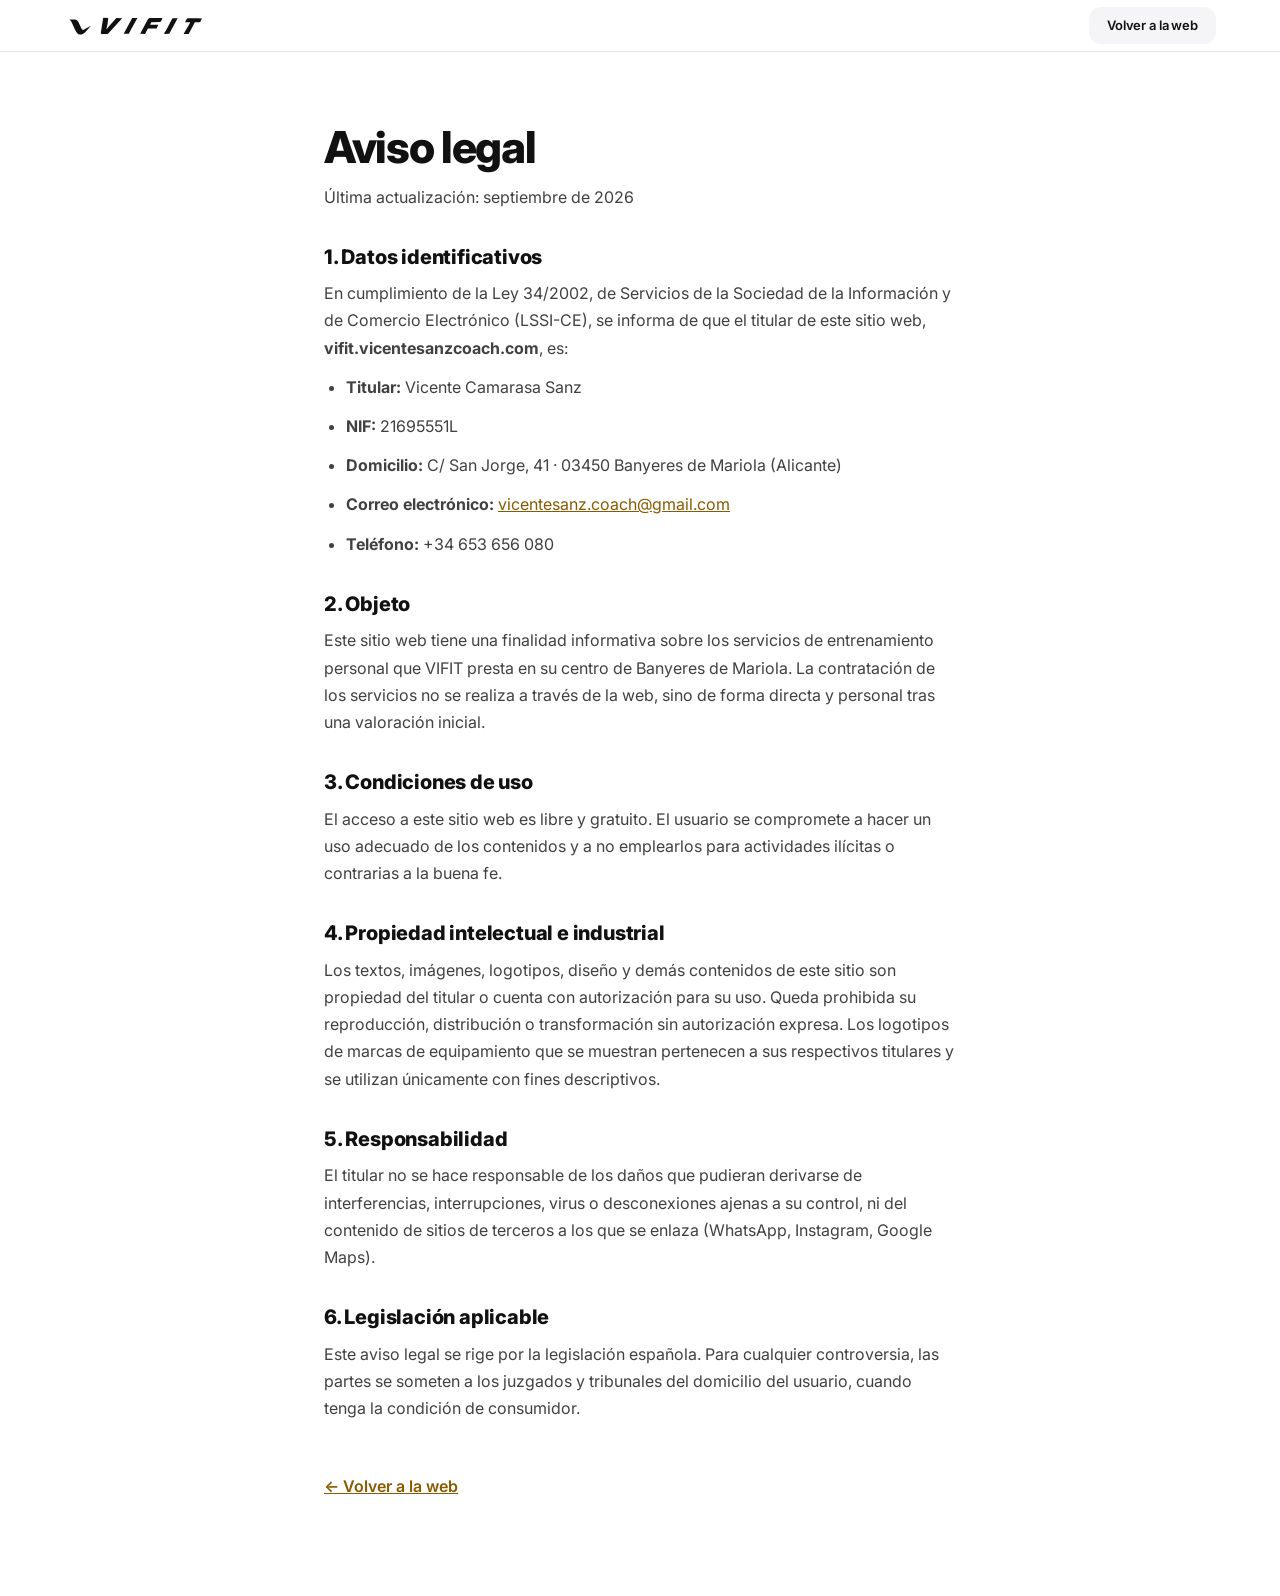
==== commit 49ed8eb5: "Foto real de Vicente en El entrenador (WebP + JPG) y NIF en aviso legal y privacidad Co-Authored-By:" ====
--- a/aviso-legal.html
+++ b/aviso-legal.html
@@ -34,7 +34,7 @@
       <p>En cumplimiento de la Ley 34/2002, de Servicios de la Sociedad de la Información y de Comercio Electrónico (LSSI-CE), se informa de que el titular de este sitio web, <strong>vifit.vicentesanzcoach.com</strong>, es:</p>
       <ul>
         <li><strong>Titular:</strong> Vicente Camarasa Sanz</li>
-        <li><strong>NIF:</strong> [PENDIENTE: indicar NIF]</li>
+        <li><strong>NIF:</strong> 21695551L</li>
         <li><strong>Domicilio:</strong> C/ San Jorge, 41 · 03450 Banyeres de Mariola (Alicante)</li>
         <li><strong>Correo electrónico:</strong> <a href="mailto:vicentesanz.coach@gmail.com">vicentesanz.coach@gmail.com</a></li>
         <li><strong>Teléfono:</strong> +34 653 656 080</li>
